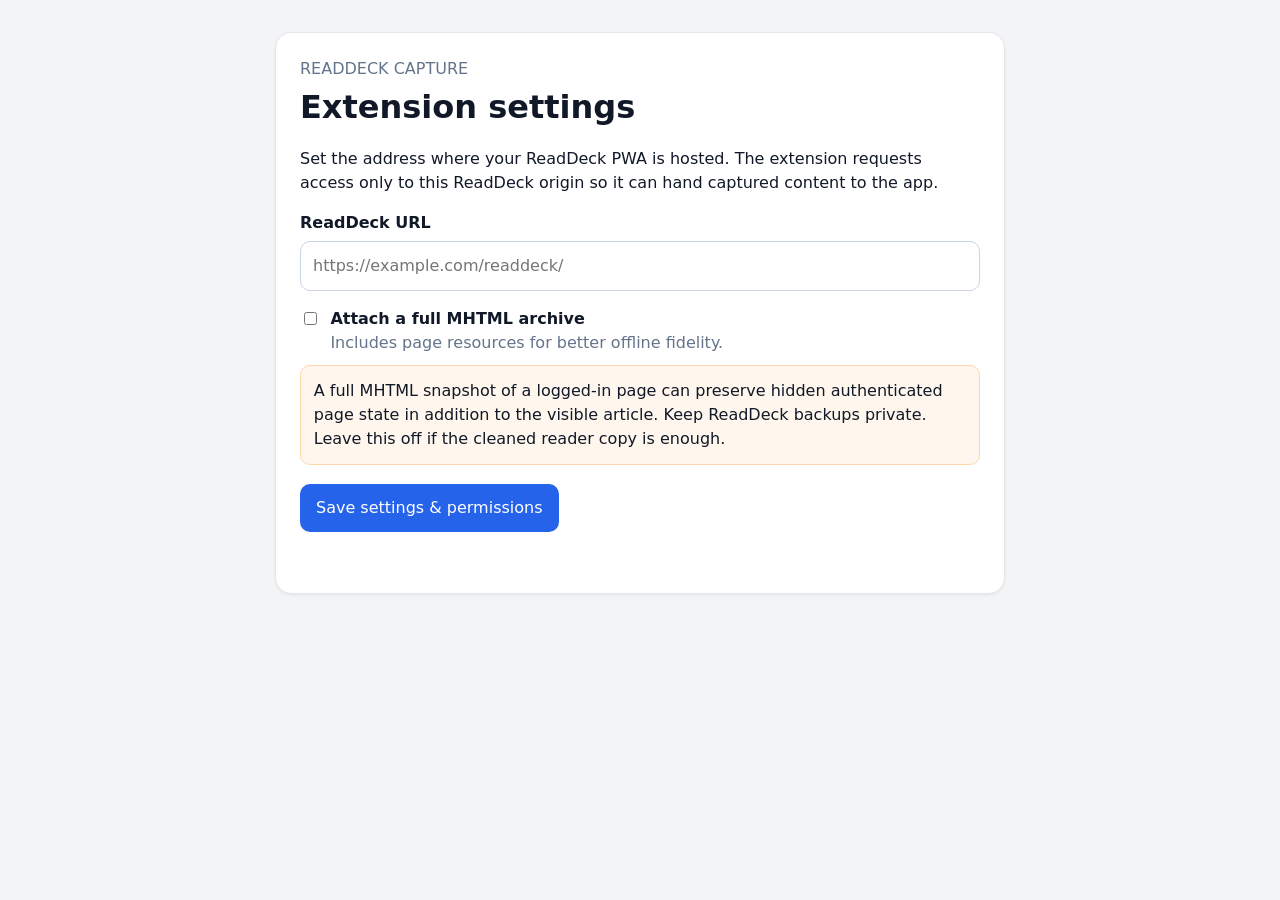
==== extension/options.html @ e87874c7 "Add capture extension settings" ====
<!doctype html>
<html lang="en">
<head>
  <meta charset="utf-8">
  <meta name="viewport" content="width=device-width,initial-scale=1">
  <title>ReadDeck Capture settings</title>
  <style>
    :root{font:16px/1.5 system-ui,sans-serif;color:#111827;background:#f3f4f6}body{margin:0;padding:2rem}.card{max-width:680px;margin:auto;background:white;border:1px solid #e5e7eb;border-radius:16px;padding:1.5rem;box-shadow:0 1px 3px #0001}h1{margin:.1rem 0 1rem}label{font-weight:650;display:block;margin-top:1rem}input[type=url]{width:100%;box-sizing:border-box;margin-top:.4rem;padding:.75rem;border:1px solid #cbd5e1;border-radius:10px;font:inherit}.check{display:flex;gap:.65rem;align-items:flex-start;font-weight:400}.check input{margin-top:.3rem}.muted{color:#64748b}.warning{background:#fff7ed;border:1px solid #fed7aa;border-radius:10px;padding:.8rem;margin:.65rem 0 0}button{margin-top:1.2rem;padding:.75rem 1rem;border:0;border-radius:10px;background:#2563eb;color:white;font:inherit;cursor:pointer}#status{margin-top:.8rem;min-height:1.5em}
  </style>
</head>
<body>
  <main class="card">
    <div class="muted">READDECK CAPTURE</div>
    <h1>Extension settings</h1>
    <p>Set the address where your ReadDeck PWA is hosted. The extension requests access only to this ReadDeck origin so it can hand captured content to the app.</p>

    <label for="readdeckUrl">ReadDeck URL</label>
    <input id="readdeckUrl" type="url" placeholder="https://example.com/readdeck/" spellcheck="false">

    <label class="check">
      <input id="fullArchive" type="checkbox">
      <span><strong>Attach a full MHTML archive</strong><br><span class="muted">Includes page resources for better offline fidelity.</span></span>
    </label>
    <div class="warning">A full MHTML snapshot of a logged-in page can preserve hidden authenticated page state in addition to the visible article. Keep ReadDeck backups private. Leave this off if the cleaned reader copy is enough.</div>

    <button id="save" type="button">Save settings & permissions</button>
    <div id="status" role="status" class="muted"></div>
  </main>
  <script src="options.js"></script>
</body>
</html>
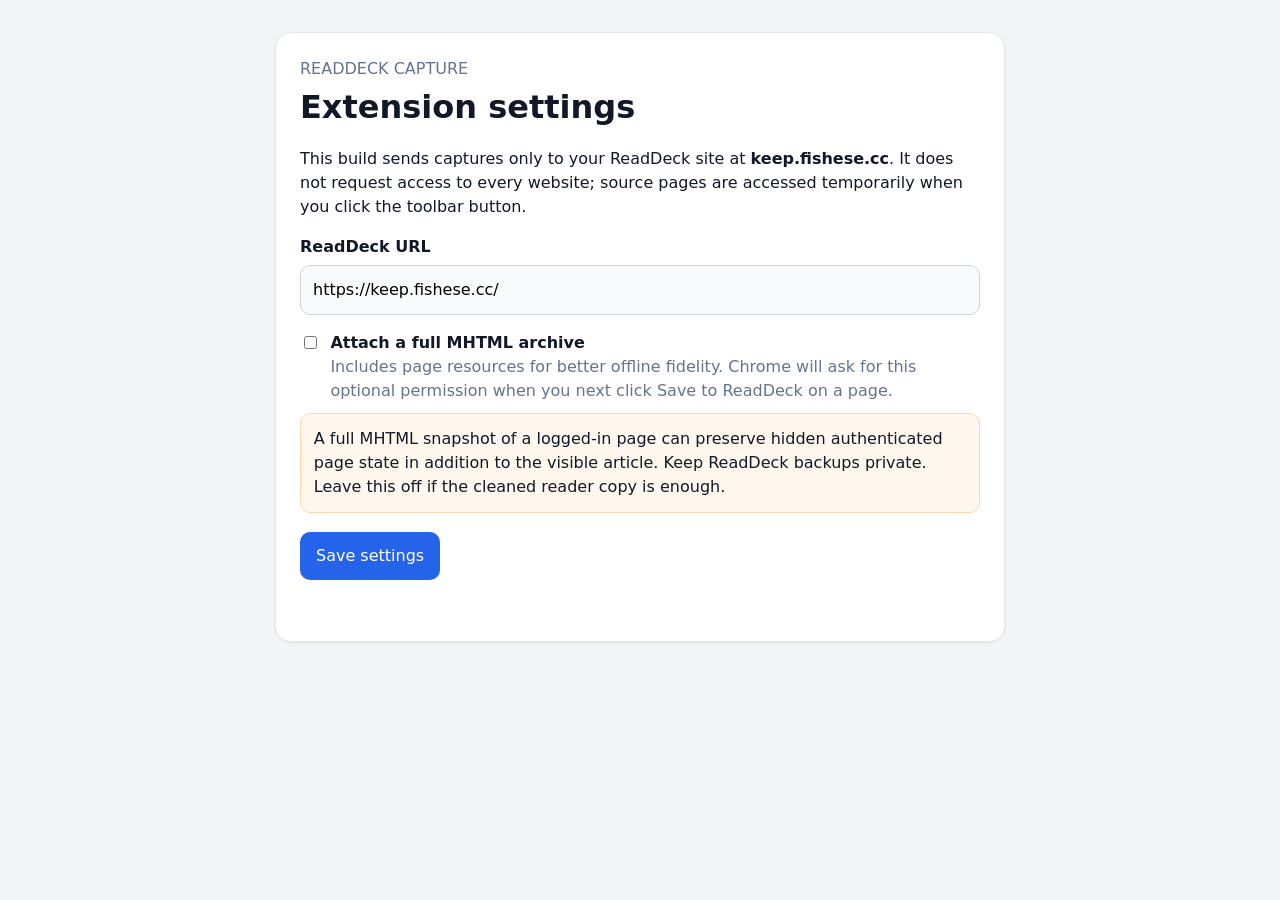
==== commit 4907ae85: "Clarify Chromium extension permissions" ====
--- a/extension/options.html
+++ b/extension/options.html
@@ -5,25 +5,25 @@
   <meta name="viewport" content="width=device-width,initial-scale=1">
   <title>ReadDeck Capture settings</title>
   <style>
-    :root{font:16px/1.5 system-ui,sans-serif;color:#111827;background:#f3f4f6}body{margin:0;padding:2rem}.card{max-width:680px;margin:auto;background:white;border:1px solid #e5e7eb;border-radius:16px;padding:1.5rem;box-shadow:0 1px 3px #0001}h1{margin:.1rem 0 1rem}label{font-weight:650;display:block;margin-top:1rem}input[type=url]{width:100%;box-sizing:border-box;margin-top:.4rem;padding:.75rem;border:1px solid #cbd5e1;border-radius:10px;font:inherit}.check{display:flex;gap:.65rem;align-items:flex-start;font-weight:400}.check input{margin-top:.3rem}.muted{color:#64748b}.warning{background:#fff7ed;border:1px solid #fed7aa;border-radius:10px;padding:.8rem;margin:.65rem 0 0}button{margin-top:1.2rem;padding:.75rem 1rem;border:0;border-radius:10px;background:#2563eb;color:white;font:inherit;cursor:pointer}#status{margin-top:.8rem;min-height:1.5em}
+    :root{font:16px/1.5 system-ui,sans-serif;color:#111827;background:#f3f4f6}body{margin:0;padding:2rem}.card{max-width:680px;margin:auto;background:white;border:1px solid #e5e7eb;border-radius:16px;padding:1.5rem;box-shadow:0 1px 3px #0001}h1{margin:.1rem 0 1rem}label{font-weight:650;display:block;margin-top:1rem}input[type=url]{width:100%;box-sizing:border-box;margin-top:.4rem;padding:.75rem;border:1px solid #cbd5e1;border-radius:10px;font:inherit;background:#f8fafc}.check{display:flex;gap:.65rem;align-items:flex-start;font-weight:400}.check input{margin-top:.3rem}.muted{color:#64748b}.warning{background:#fff7ed;border:1px solid #fed7aa;border-radius:10px;padding:.8rem;margin:.65rem 0 0}button{margin-top:1.2rem;padding:.75rem 1rem;border:0;border-radius:10px;background:#2563eb;color:white;font:inherit;cursor:pointer}#status{margin-top:.8rem;min-height:1.5em}
   </style>
 </head>
 <body>
   <main class="card">
     <div class="muted">READDECK CAPTURE</div>
     <h1>Extension settings</h1>
-    <p>Set the address where your ReadDeck PWA is hosted. The extension requests access only to this ReadDeck origin so it can hand captured content to the app.</p>
+    <p>This build sends captures only to your ReadDeck site at <strong>keep.fishese.cc</strong>. It does not request access to every website; source pages are accessed temporarily when you click the toolbar button.</p>
 
     <label for="readdeckUrl">ReadDeck URL</label>
-    <input id="readdeckUrl" type="url" placeholder="https://example.com/readdeck/" spellcheck="false">
+    <input id="readdeckUrl" type="url" value="https://keep.fishese.cc/" readonly>
 
     <label class="check">
       <input id="fullArchive" type="checkbox">
-      <span><strong>Attach a full MHTML archive</strong><br><span class="muted">Includes page resources for better offline fidelity.</span></span>
+      <span><strong>Attach a full MHTML archive</strong><br><span class="muted">Includes page resources for better offline fidelity. Chrome will ask for this optional permission when you next click Save to ReadDeck on a page.</span></span>
     </label>
     <div class="warning">A full MHTML snapshot of a logged-in page can preserve hidden authenticated page state in addition to the visible article. Keep ReadDeck backups private. Leave this off if the cleaned reader copy is enough.</div>
 
-    <button id="save" type="button">Save settings & permissions</button>
+    <button id="save" type="button">Save settings</button>
     <div id="status" role="status" class="muted"></div>
   </main>
   <script src="options.js"></script>
